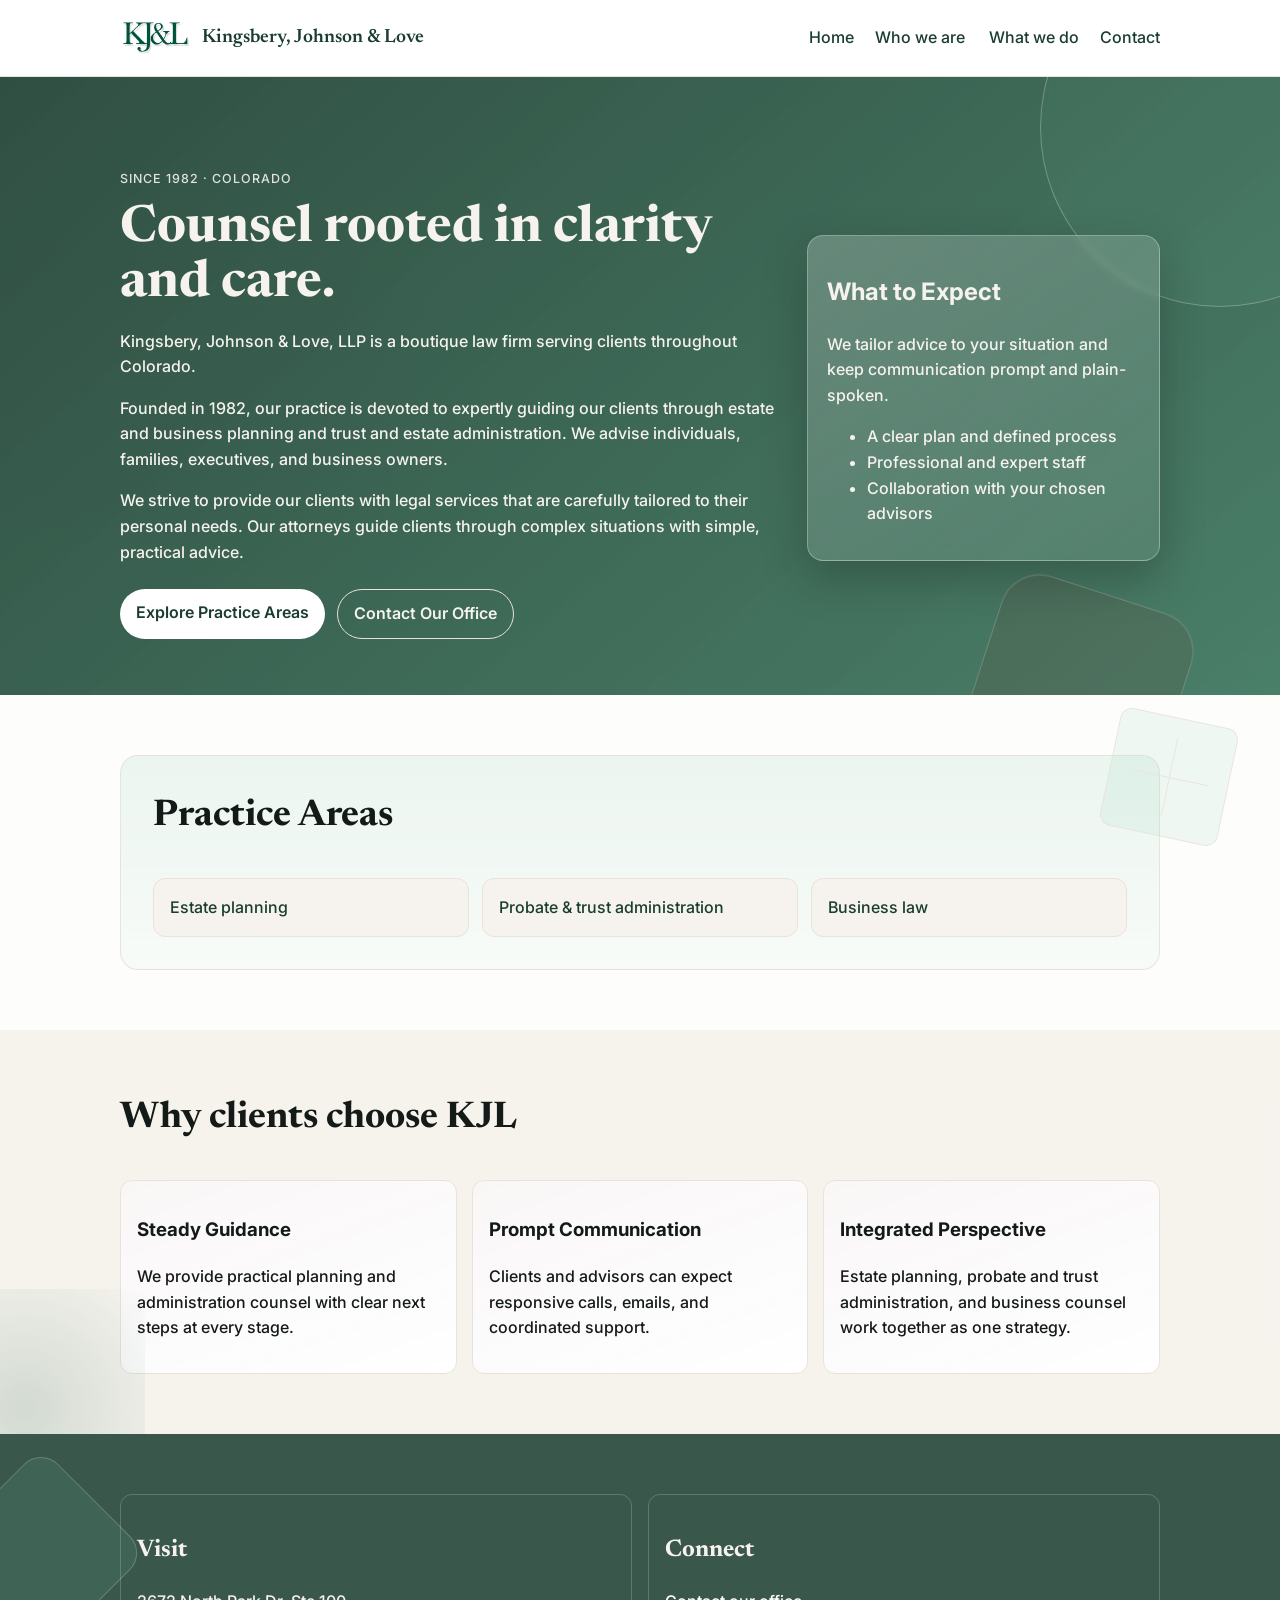
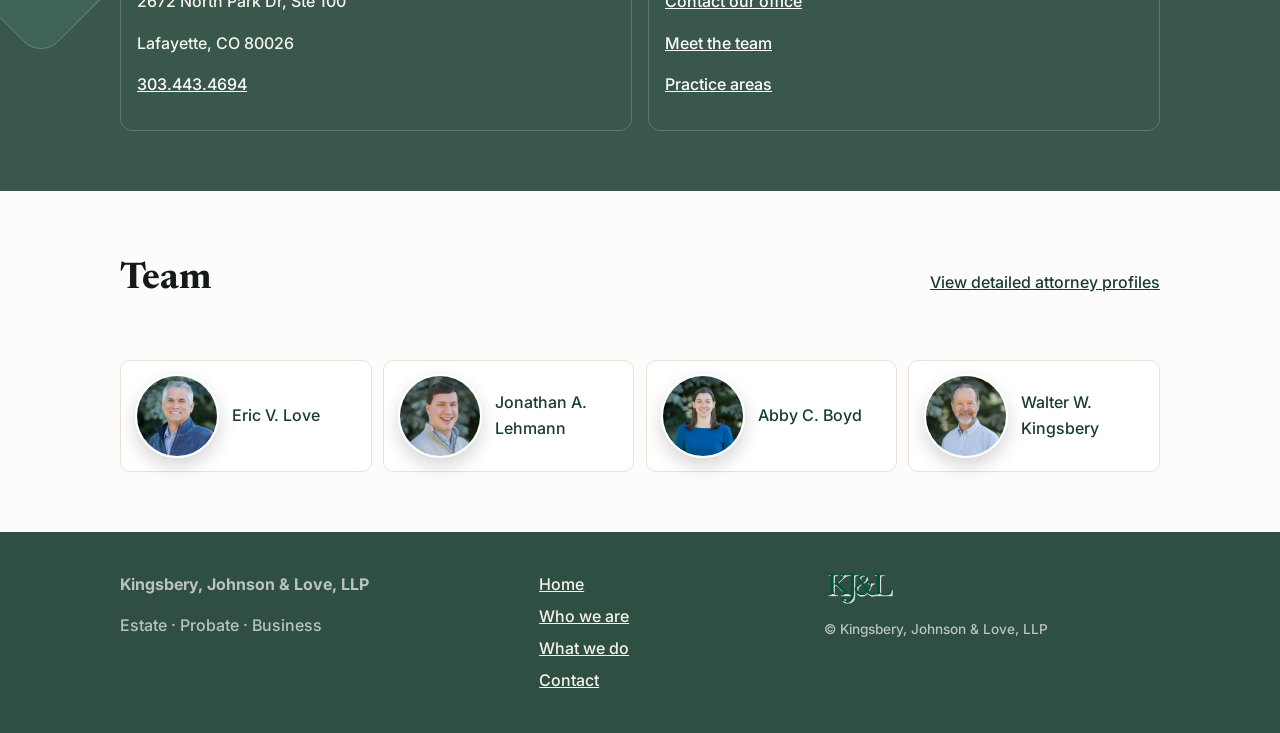
==== pages/index.html @ ba395b6e "feat: first commit" ====
<!DOCTYPE html>
<html lang="en">
  <head>
    <meta charset="utf-8" />
    <meta name="viewport" content="width=device-width, initial-scale=1" />
    <meta name="theme-color" content="#1a3d30" />
    <meta
      name="description"
      content="Kingsbery, Johnson & Love, LLP — estate planning, probate and trust administration, and business law in Colorado."
    />
    <title>Kingsbery, Johnson & Love, LLP</title>
    <link rel="preconnect" href="https://fonts.googleapis.com" />
    <link rel="preconnect" href="https://fonts.gstatic.com" crossorigin />
    <link
      href="https://fonts.googleapis.com/css2?family=Newsreader:opsz,wght@6..72,400;6..72,500;6..72,600;6..72,700&family=Inter:wght@400;500;600;700&display=swap"
      rel="stylesheet"
    />
    <link rel="stylesheet" href="../styles.css" />
  </head>
  <body class="wa-body">
    <a class="wa-skip" href="#main">Skip to content</a>
    <header class="wa-header">
      <div class="wa-container wa-header__inner">
        <a class="wa-brand" href="./index.html">
          <img
            class="wa-brand__logo"
            src="../assets/kingsbery-johnson/KJL-logo.png"
            width="120"
            height="56"
            alt="Kingsbery, Johnson & Love logo"
          />
          <span>Kingsbery, Johnson &amp; Love</span>
        </a>
        <button
          class="wa-menu-btn"
          type="button"
          aria-expanded="false"
          aria-controls="wa-nav"
          aria-label="Open menu"
        >
          Menu
        </button>
        <nav class="wa-nav" id="wa-nav" aria-label="Primary">
          <ul class="wa-nav__list">
            <li><a href="./index.html">Home</a></li>
            <li class="wa-nav__item wa-nav__item--has-sub">
              <a href="./who-we-are.html">Who we are</a>
              <ul class="wa-nav__sub" aria-label="Associates">
                <li><a href="./eric-love.html">Eric V. Love</a></li>
                <li><a href="./jonathan-lehmann.html">Jonathan A. Lehmann</a></li>
                <li><a href="./abby-boyd.html">Abby C. Boyd</a></li>
                <li><a href="./walter-kingsbery.html">Walter W. Kingsbery</a></li>
              </ul>
            </li>
            <li class="wa-nav__item wa-nav__item--has-sub">
              <a href="./estate-planning.html">What we do</a>
              <ul class="wa-nav__sub" aria-label="Practice areas">
                <li><a href="./estate-planning.html">Estate planning</a></li>
                <li><a href="./probate-trust-administration.html">Probate &amp; trust administration</a></li>
                <li><a href="./business-law.html">Business law</a></li>
              </ul>
            </li>
            <li><a href="./contact.html">Contact</a></li>
          </ul>
        </nav>
      </div>
    </header>

    <main id="main">
      <section class="wa-hero">
        <div class="wa-container wa-hero__grid">
          <div>
            <p class="wa-eyebrow">Since 1982 · Colorado</p>
            <h1>Counsel rooted in clarity and care.</h1>
            <p>
              Kingsbery, Johnson &amp; Love, LLP is a boutique law firm serving
              clients throughout Colorado.
            </p>
            <p>
              Founded in 1982, our practice is devoted to expertly guiding our
              clients through estate and business planning and trust and estate
              administration. We advise individuals, families, executives, and
              business owners.
            </p>
            <p>
              We strive to provide our clients with legal services that are
              carefully tailored to their personal needs. Our attorneys guide
              clients through complex situations with simple, practical advice.
            </p>
            <div class="wa-actions">
              <a href="#practice-areas">Explore Practice Areas</a>
              <a href="./contact.html">Contact Our Office</a>
            </div>
          </div>
          <aside class="wa-hero__card">
            <h2>What to Expect</h2>
            <p>
              We tailor advice to your situation and keep communication prompt
              and plain-spoken.
            </p>
            <ul>
              <li>A clear plan and defined process</li>
              <li>Professional and expert staff</li>
              <li>Collaboration with your chosen advisors</li>
            </ul>
          </aside>
        </div>
      </section>

      <section class="wa-practice" id="practice-areas" aria-label="Practice areas">
        <div class="wa-container">
          <h2>Practice Areas</h2>
          <div class="wa-grid">
            <a id="estate-planning" href="./estate-planning.html">Estate planning</a>
            <a id="probate-trust" href="./probate-trust-administration.html">Probate &amp; trust administration</a>
            <a id="business-law" href="./business-law.html">Business law</a>
          </div>
        </div>
      </section>

      <section class="wa-advantage" id="advantage">
        <div class="wa-container">
          <h2>Why clients choose KJL</h2>
          <div class="wa-advantage__grid">
            <article>
              <h3>Steady Guidance</h3>
              <p>
                We provide practical planning and administration counsel with
                clear next steps at every stage.
              </p>
            </article>
            <article>
              <h3>Prompt Communication</h3>
              <p>
                Clients and advisors can expect responsive calls, emails, and
                coordinated support.
              </p>
            </article>
            <article>
              <h3>Integrated Perspective</h3>
              <p>
                Estate planning, probate and trust administration, and business
                counsel work together as one strategy.
              </p>
            </article>
          </div>
        </div>
      </section>

      <section class="wa-offices" id="offices">
        <div class="wa-container wa-offices__grid">
          <article>
            <h2>Visit</h2>
            <p>2672 North Park Dr, Ste 100</p>
            <p>Lafayette, CO 80026</p>
            <p><a href="tel:+13034434694">303.443.4694</a></p>
          </article>
          <article>
            <h2>Connect</h2>
            <p><a href="./contact.html">Contact our office</a></p>
            <p><a href="./who-we-are.html">Meet the team</a></p>
            <p><a href="#practice-areas">Practice areas</a></p>
          </article>
        </div>
      </section>

      <section class="wa-team" id="team">
        <div class="wa-container">
          <div class="wa-team__head">
            <h2>Team</h2>
            <a href="./who-we-are.html">View detailed attorney profiles</a>
          </div>
          <ul class="wa-home-team">
            <li>
              <a href="./eric-love.html">
                <img
                  class="wa-home-team__img"
                  src="../assets/attorneys/eric-love.jpg"
                  alt="Portrait of Eric V. Love"
                  width="96"
                  height="96"
                  decoding="async"
                />
                <span>Eric V. Love</span>
              </a>
            </li>
            <li>
              <a href="./jonathan-lehmann.html">
                <img
                  class="wa-home-team__img"
                  src="../assets/attorneys/jonathan-lehmann.jpg"
                  alt="Portrait of Jonathan A. Lehmann"
                  width="96"
                  height="96"
                  decoding="async"
                />
                <span>Jonathan A. Lehmann</span>
              </a>
            </li>
            <li>
              <a href="./abby-boyd.html">
                <img
                  class="wa-home-team__img"
                  src="../assets/attorneys/abby-boyd.jpg"
                  alt="Portrait of Abby C. Boyd"
                  width="96"
                  height="96"
                  decoding="async"
                />
                <span>Abby C. Boyd</span>
              </a>
            </li>
            <li>
              <a href="./walter-kingsbery.html">
                <img
                  class="wa-home-team__img"
                  src="../assets/attorneys/walter-kingsbery.jpg"
                  alt="Portrait of Walter W. Kingsbery"
                  width="96"
                  height="96"
                  decoding="async"
                />
                <span>Walter W. Kingsbery</span>
              </a>
            </li>
          </ul>
        </div>
      </section>
    </main>

    <footer class="wa-footer" id="pay-now">
      <div class="wa-container wa-footer__grid">
        <div>
          <p class="wa-footer__title">Kingsbery, Johnson &amp; Love, LLP</p>
          <p>Estate · Probate · Business</p>
        </div>
        <nav aria-label="Footer">
          <a href="./index.html">Home</a>
          <a href="./who-we-are.html">Who we are</a>
          <a href="./estate-planning.html">What we do</a>
          <a href="./contact.html">Contact</a>
        </nav>
        <div>
          <img
            class="wa-footer__logo"
            src="../assets/kingsbery-johnson/KJL-logo.png"
            width="120"
            height="56"
            alt="Kingsbery, Johnson & Love logo"
          />
          <p class="wa-legal">
            &copy; Kingsbery, Johnson &amp; Love, LLP
          </p>
        </div>
      </div>
    </footer>

    <script src="../app.js" defer></script>
  </body>
</html>
---- styles.css ----
/* KJ&L — split stylesheets (edit files under css/) */
@import url("./css/tokens.css");
@import url("./css/base.css");
@import url("./css/app-bar.css");
@import url("./css/hero.css");
@import url("./css/about.css");
@import url("./css/footer.css");
@import url("./css/practice-strip.css");
@import url("./css/pages-inner.css");
@import url("./css/pages-profile.css");
@import url("./css/reduced-motion.css");
@import url("./css/wade-inspired-home.css");
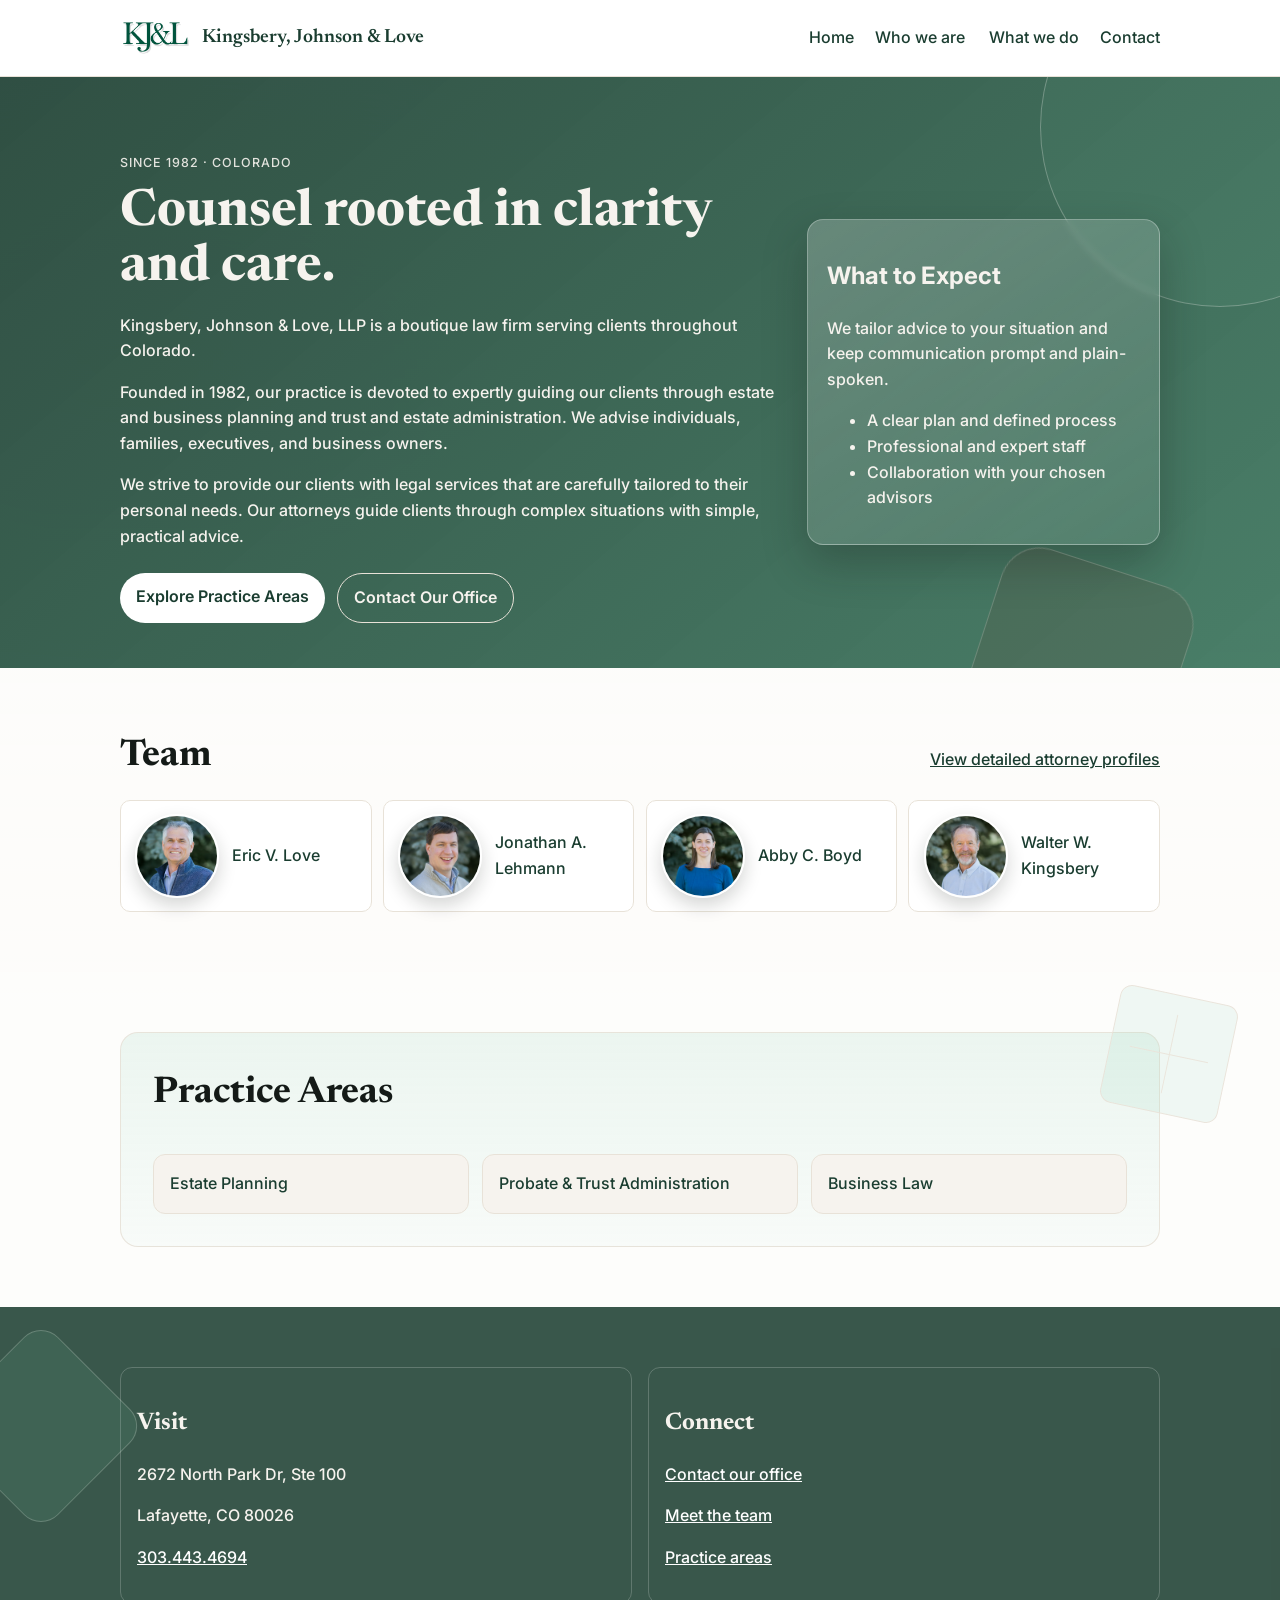
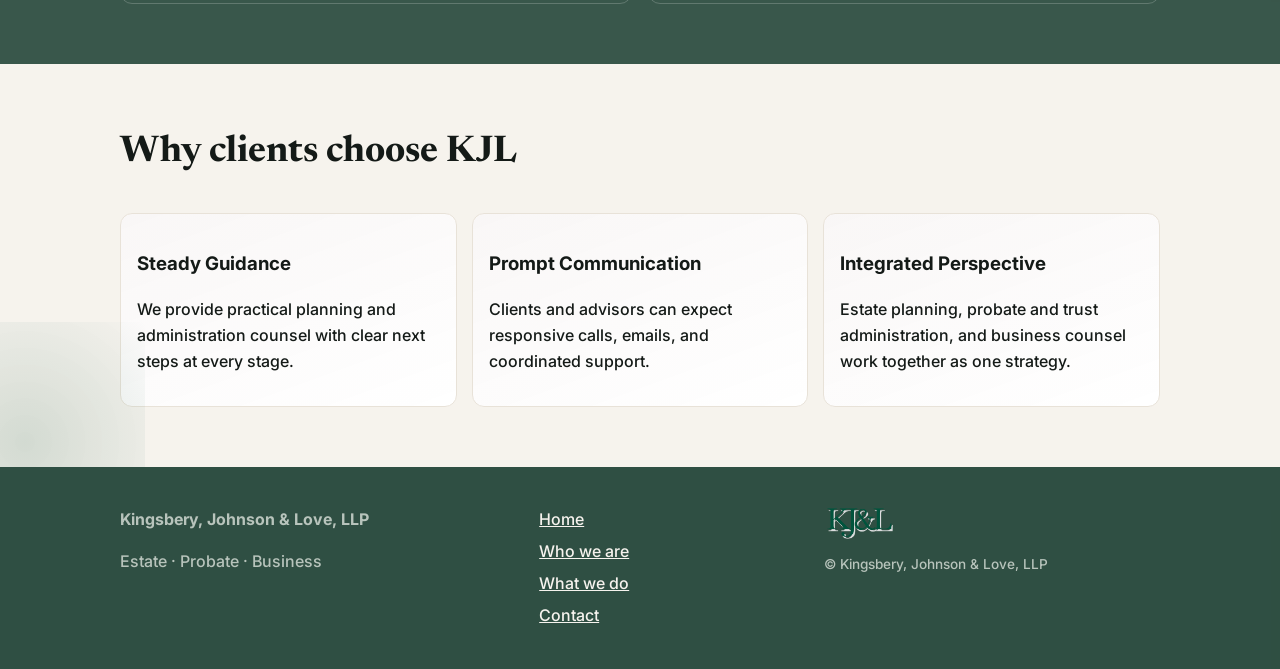
==== commit 39560c91: "feat: updates with Jon" ====
--- a/pages/index.html
+++ b/pages/index.html
@@ -53,7 +53,7 @@
               </ul>
             </li>
             <li class="wa-nav__item wa-nav__item--has-sub">
-              <a href="./estate-planning.html">What we do</a>
+              <a href="./what-we-do.html">What we do</a>
               <ul class="wa-nav__sub" aria-label="Practice areas">
                 <li><a href="./estate-planning.html">Estate planning</a></li>
                 <li><a href="./probate-trust-administration.html">Probate &amp; trust administration</a></li>
@@ -104,6 +104,69 @@
               <li>Collaboration with your chosen advisors</li>
             </ul>
           </aside>
+        </div>
+      </section>
+
+      <section class="wa-team" id="team">
+        <div class="wa-container">
+          <div class="wa-team__head">
+            <h2>Team</h2>
+            <a href="./who-we-are.html">View detailed attorney profiles</a>
+          </div>
+          <ul class="wa-home-team">
+            <li>
+              <a href="./eric-love.html">
+                <img
+                  class="wa-home-team__img"
+                  src="../assets/attorneys/eric-love.jpg"
+                  alt="Portrait of Eric V. Love"
+                  width="96"
+                  height="96"
+                  decoding="async"
+                />
+                <span>Eric V. Love</span>
+              </a>
+            </li>
+            <li>
+              <a href="./jonathan-lehmann.html">
+                <img
+                  class="wa-home-team__img"
+                  src="../assets/attorneys/jonathan-lehmann.jpg"
+                  alt="Portrait of Jonathan A. Lehmann"
+                  width="96"
+                  height="96"
+                  decoding="async"
+                />
+                <span>Jonathan A. Lehmann</span>
+              </a>
+            </li>
+            <li>
+              <a href="./abby-boyd.html">
+                <img
+                  class="wa-home-team__img"
+                  src="../assets/attorneys/abby-boyd.jpg"
+                  alt="Portrait of Abby C. Boyd"
+                  width="96"
+                  height="96"
+                  decoding="async"
+                />
+                <span>Abby C. Boyd</span>
+              </a>
+            </li>
+            <li>
+              <a href="./walter-kingsbery.html">
+                <img
+                  class="wa-home-team__img"
+                  src="../assets/attorneys/walter-kingsbery.jpg"
+                  alt="Portrait of Walter W. Kingsbery"
+                  width="96"
+                  height="96"
+                  decoding="async"
+                />
+                <span>Walter W. Kingsbery</span>
+              </a>
+            </li>
+          </ul>
         </div>
       </section>
 
@@ -115,6 +178,23 @@
             <a id="probate-trust" href="./probate-trust-administration.html">Probate &amp; trust administration</a>
             <a id="business-law" href="./business-law.html">Business law</a>
           </div>
+        </div>
+      </section>
+
+      <section class="wa-offices" id="offices">
+        <div class="wa-container wa-offices__grid">
+          <article>
+            <h2>Visit</h2>
+            <p>2672 North Park Dr, Ste 100</p>
+            <p>Lafayette, CO 80026</p>
+            <p><a href="tel:+13034434694">303.443.4694</a></p>
+          </article>
+          <article>
+            <h2>Connect</h2>
+            <p><a href="./contact.html">Contact our office</a></p>
+            <p><a href="./who-we-are.html">Meet the team</a></p>
+            <p><a href="#practice-areas">Practice areas</a></p>
+          </article>
         </div>
       </section>
 
@@ -146,86 +226,6 @@
           </div>
         </div>
       </section>
-
-      <section class="wa-offices" id="offices">
-        <div class="wa-container wa-offices__grid">
-          <article>
-            <h2>Visit</h2>
-            <p>2672 North Park Dr, Ste 100</p>
-            <p>Lafayette, CO 80026</p>
-            <p><a href="tel:+13034434694">303.443.4694</a></p>
-          </article>
-          <article>
-            <h2>Connect</h2>
-            <p><a href="./contact.html">Contact our office</a></p>
-            <p><a href="./who-we-are.html">Meet the team</a></p>
-            <p><a href="#practice-areas">Practice areas</a></p>
-          </article>
-        </div>
-      </section>
-
-      <section class="wa-team" id="team">
-        <div class="wa-container">
-          <div class="wa-team__head">
-            <h2>Team</h2>
-            <a href="./who-we-are.html">View detailed attorney profiles</a>
-          </div>
-          <ul class="wa-home-team">
-            <li>
-              <a href="./eric-love.html">
-                <img
-                  class="wa-home-team__img"
-                  src="../assets/attorneys/eric-love.jpg"
-                  alt="Portrait of Eric V. Love"
-                  width="96"
-                  height="96"
-                  decoding="async"
-                />
-                <span>Eric V. Love</span>
-              </a>
-            </li>
-            <li>
-              <a href="./jonathan-lehmann.html">
-                <img
-                  class="wa-home-team__img"
-                  src="../assets/attorneys/jonathan-lehmann.jpg"
-                  alt="Portrait of Jonathan A. Lehmann"
-                  width="96"
-                  height="96"
-                  decoding="async"
-                />
-                <span>Jonathan A. Lehmann</span>
-              </a>
-            </li>
-            <li>
-              <a href="./abby-boyd.html">
-                <img
-                  class="wa-home-team__img"
-                  src="../assets/attorneys/abby-boyd.jpg"
-                  alt="Portrait of Abby C. Boyd"
-                  width="96"
-                  height="96"
-                  decoding="async"
-                />
-                <span>Abby C. Boyd</span>
-              </a>
-            </li>
-            <li>
-              <a href="./walter-kingsbery.html">
-                <img
-                  class="wa-home-team__img"
-                  src="../assets/attorneys/walter-kingsbery.jpg"
-                  alt="Portrait of Walter W. Kingsbery"
-                  width="96"
-                  height="96"
-                  decoding="async"
-                />
-                <span>Walter W. Kingsbery</span>
-              </a>
-            </li>
-          </ul>
-        </div>
-      </section>
     </main>
 
     <footer class="wa-footer" id="pay-now">
@@ -237,7 +237,7 @@
         <nav aria-label="Footer">
           <a href="./index.html">Home</a>
           <a href="./who-we-are.html">Who we are</a>
-          <a href="./estate-planning.html">What we do</a>
+          <a href="./what-we-do.html">What we do</a>
           <a href="./contact.html">Contact</a>
         </nav>
         <div>
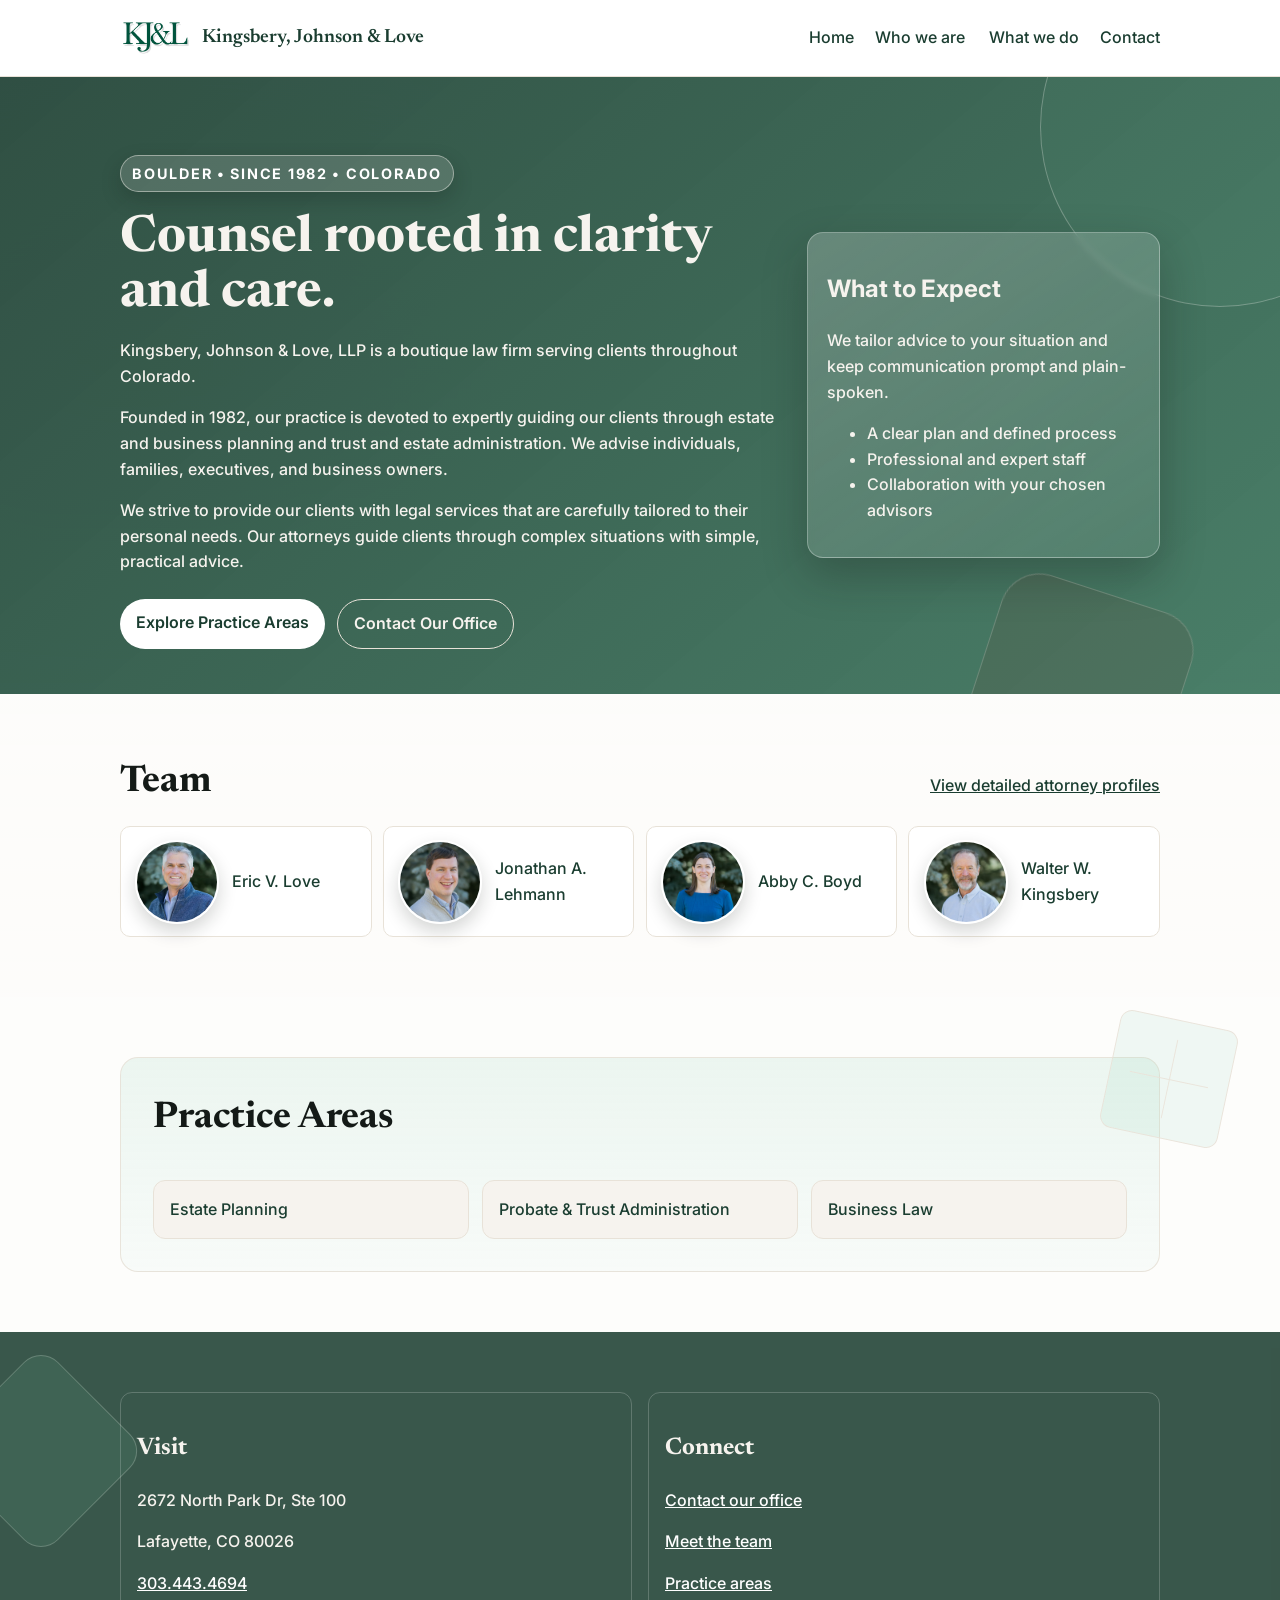
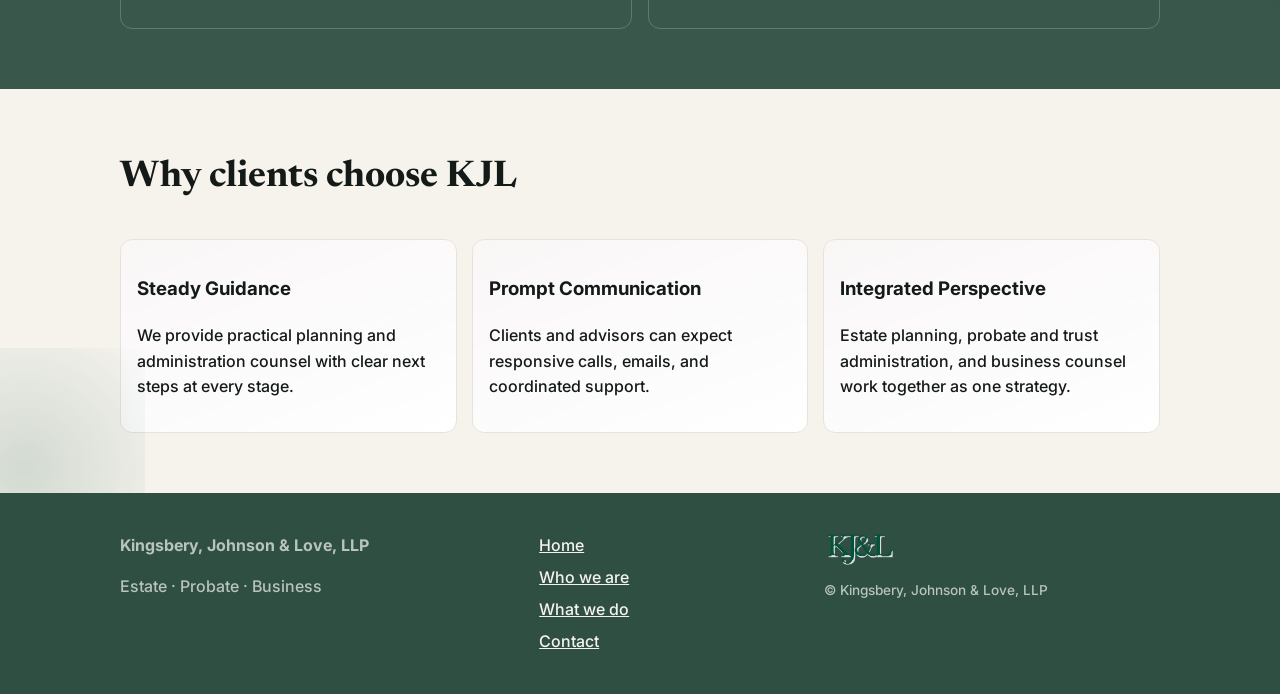
==== commit 0d5c7d80: "feat: tag line updates" ====
--- a/pages/index.html
+++ b/pages/index.html
@@ -70,7 +70,7 @@
       <section class="wa-hero">
         <div class="wa-container wa-hero__grid">
           <div>
-            <p class="wa-eyebrow">Since 1982 · Colorado</p>
+            <p class="wa-eyebrow">Boulder • Since 1982 • Colorado</p>
             <h1>Counsel rooted in clarity and care.</h1>
             <p>
               Kingsbery, Johnson &amp; Love, LLP is a boutique law firm serving
